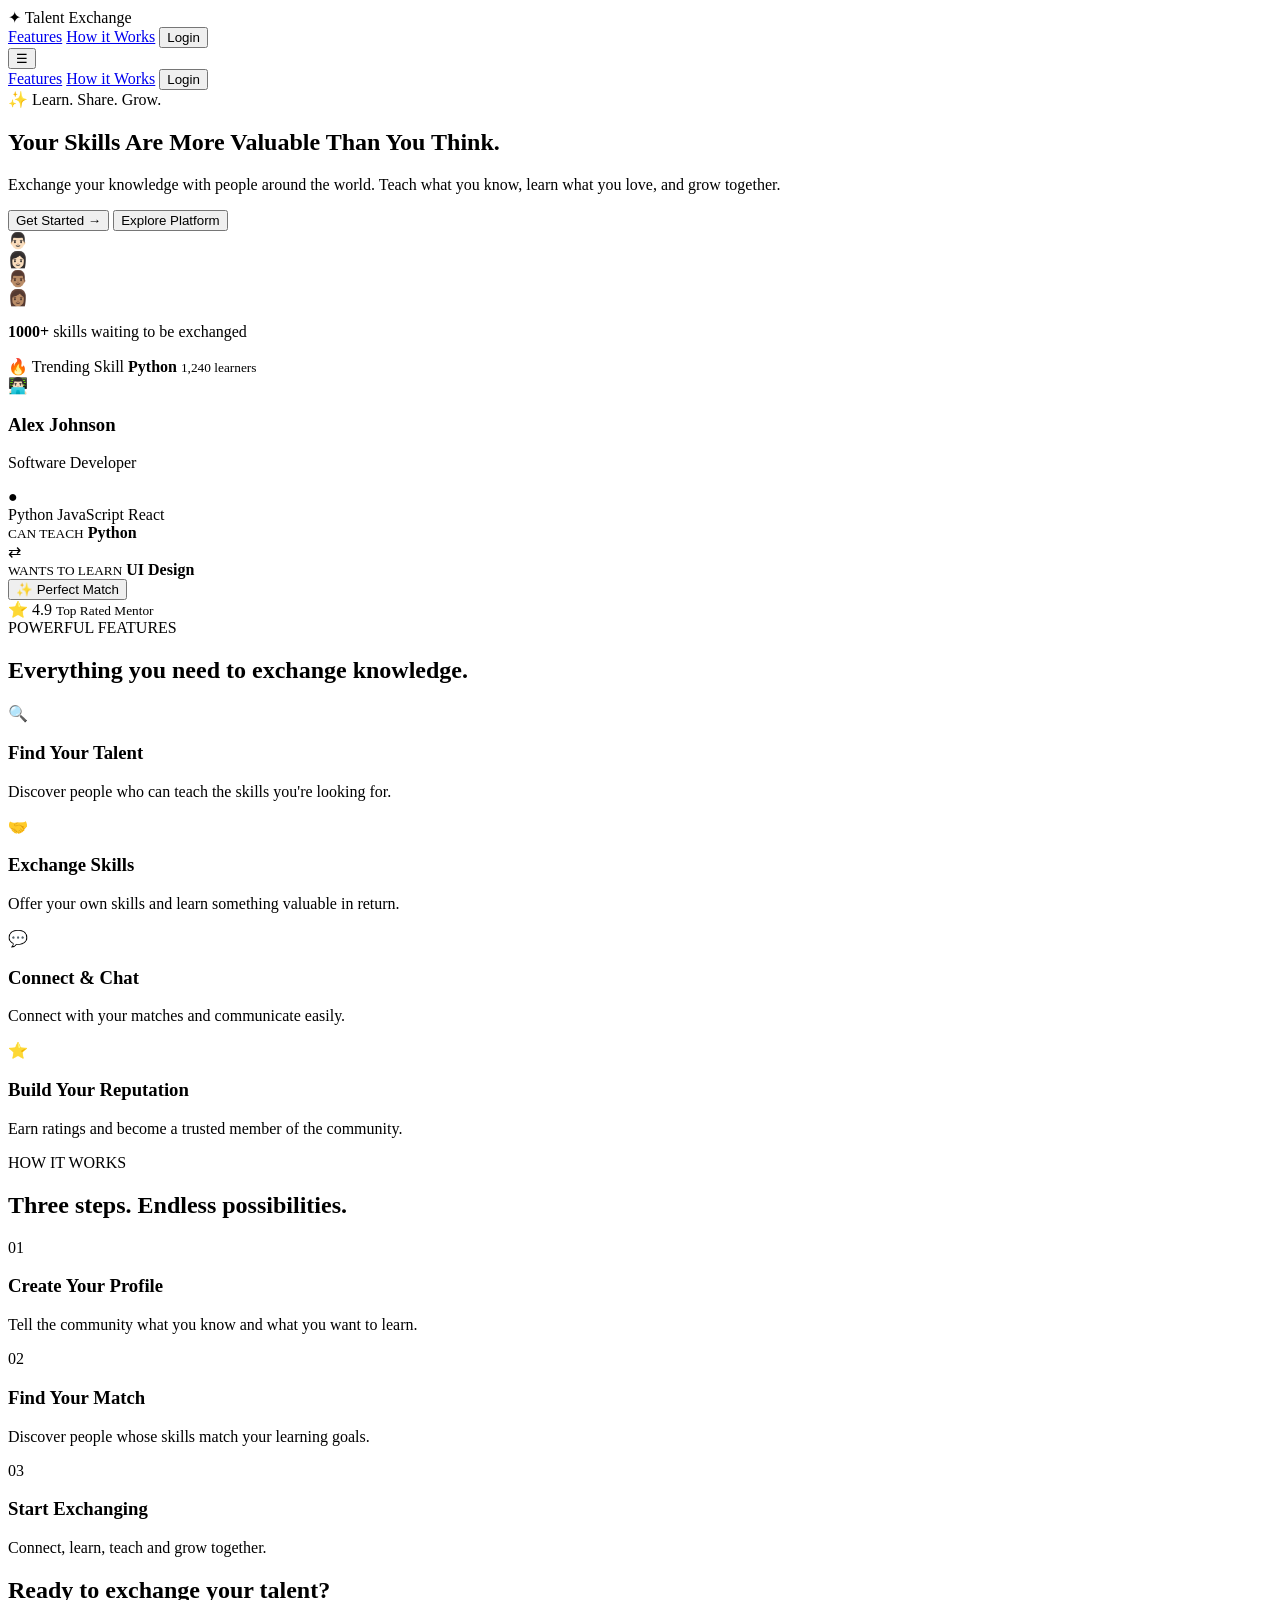
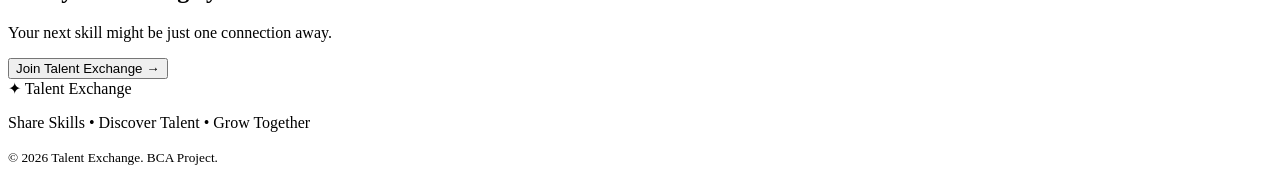
==== index.html @ e4a1adbc "Rename talent exchange/index.html to index.html" ====
<!DOCTYPE html>
<html lang="en">
<head>
    <meta charset="UTF-8">
    <meta name="viewport" content="width=device-width, initial-scale=1.0">

    <title>Talent Exchange</title>

    <link rel="stylesheet" href="style.css">
</head>

<body>

    <!-- Navigation -->
    <nav class="navbar">
        <div class="logo">
            <span>✦</span> Talent Exchange
        </div>

        <div class="nav-links">
            <a href="#features">Features</a>
            <a href="#how">How it Works</a>
            <button class="login-btn" onclick="goToLogin()">Login</button>
        </div>

        <button class="menu-btn" onclick="toggleMenu()">☰</button>
    </nav>


    <!-- Mobile Menu -->
    <div class="mobile-menu" id="mobileMenu">
        <a href="#features">Features</a>
        <a href="#how">How it Works</a>
        <button onclick="goToLogin()">Login</button>
    </div>


    <!-- Hero Section -->
    <section class="hero">

        <div class="hero-content">

            <div class="badge">
                ✨ Learn. Share. Grow.
            </div>

            <h1>
                Your Skills Are
                <span>More Valuable</span>
                Than You Think.
            </h1>

            <p>
                Exchange your knowledge with people around the world.
                Teach what you know, learn what you love, and grow together.
            </p>

            <div class="hero-buttons">
                <button class="primary-btn" onclick="getStarted()">
                    Get Started →
                </button>

                <button class="secondary-btn" onclick="scrollToHow()">
                    Explore Platform
                </button>
            </div>

            <div class="trust">
                <div class="avatars">
                    <div>👨🏻</div>
                    <div>👩🏻</div>
                    <div>👨🏽</div>
                    <div>👩🏽</div>
                </div>

                <p>
                    <strong>1000+</strong> skills waiting to be exchanged
                </p>
            </div>

        </div>


        <!-- Hero Card -->
        <div class="hero-card">

            <div class="floating-card top-card">
                🔥 Trending Skill
                <strong>Python</strong>
                <small>1,240 learners</small>
            </div>

            <div class="profile-card">

                <div class="profile-top">
                    <div class="profile-avatar">👨🏻‍💻</div>

                    <div>
                        <h3>Alex Johnson</h3>
                        <p>Software Developer</p>
                    </div>

                    <span class="online">●</span>
                </div>

                <div class="skills">
                    <span>Python</span>
                    <span>JavaScript</span>
                    <span>React</span>
                </div>

                <div class="exchange">
                    <div>
                        <small>CAN TEACH</small>
                        <strong>Python</strong>
                    </div>

                    <div class="swap">⇄</div>

                    <div>
                        <small>WANTS TO LEARN</small>
                        <strong>UI Design</strong>
                    </div>
                </div>

                <button class="connect-btn">
                    ✨ Perfect Match
                </button>

            </div>

            <div class="floating-card bottom-card">
                ⭐ 4.9
                <small>Top Rated Mentor</small>
            </div>

        </div>

    </section>


    <!-- Features -->
    <section class="features" id="features">

        <div class="section-title">
            <span>POWERFUL FEATURES</span>

            <h2>
                Everything you need to
                <strong>exchange knowledge.</strong>
            </h2>
        </div>

        <div class="feature-grid">

            <div class="feature-card">
                <div class="feature-icon">🔍</div>
                <h3>Find Your Talent</h3>
                <p>
                    Discover people who can teach the skills
                    you're looking for.
                </p>
            </div>

            <div class="feature-card">
                <div class="feature-icon">🤝</div>
                <h3>Exchange Skills</h3>
                <p>
                    Offer your own skills and learn something
                    valuable in return.
                </p>
            </div>

            <div class="feature-card">
                <div class="feature-icon">💬</div>
                <h3>Connect & Chat</h3>
                <p>
                    Connect with your matches and communicate
                    easily.
                </p>
            </div>

            <div class="feature-card">
                <div class="feature-icon">⭐</div>
                <h3>Build Your Reputation</h3>
                <p>
                    Earn ratings and become a trusted member
                    of the community.
                </p>
            </div>

        </div>

    </section>


    <!-- How it Works -->
    <section class="how" id="how">

        <div class="section-title">
            <span>HOW IT WORKS</span>

            <h2>
                Three steps.
                <strong>Endless possibilities.</strong>
            </h2>
        </div>

        <div class="steps">

            <div class="step">
                <div class="step-number">01</div>
                <h3>Create Your Profile</h3>
                <p>
                    Tell the community what you know
                    and what you want to learn.
                </p>
            </div>

            <div class="step">
                <div class="step-number">02</div>
                <h3>Find Your Match</h3>
                <p>
                    Discover people whose skills match
                    your learning goals.
                </p>
            </div>

            <div class="step">
                <div class="step-number">03</div>
                <h3>Start Exchanging</h3>
                <p>
                    Connect, learn, teach and grow together.
                </p>
            </div>

        </div>

    </section>


    <!-- CTA -->
    <section class="cta">

        <h2>
            Ready to exchange
            <span>your talent?</span>
        </h2>

        <p>
            Your next skill might be just one connection away.
        </p>

        <button class="primary-btn" onclick="getStarted()">
            Join Talent Exchange →
        </button>

    </section>


    <!-- Footer -->
    <footer>

        <div class="footer-logo">
            ✦ Talent Exchange
        </div>

        <p>
            Share Skills • Discover Talent • Grow Together
        </p>

        <small>
            © 2026 Talent Exchange. BCA Project.
        </small>

    </footer>


    <script src="script.js"></script>

</body>
</html>
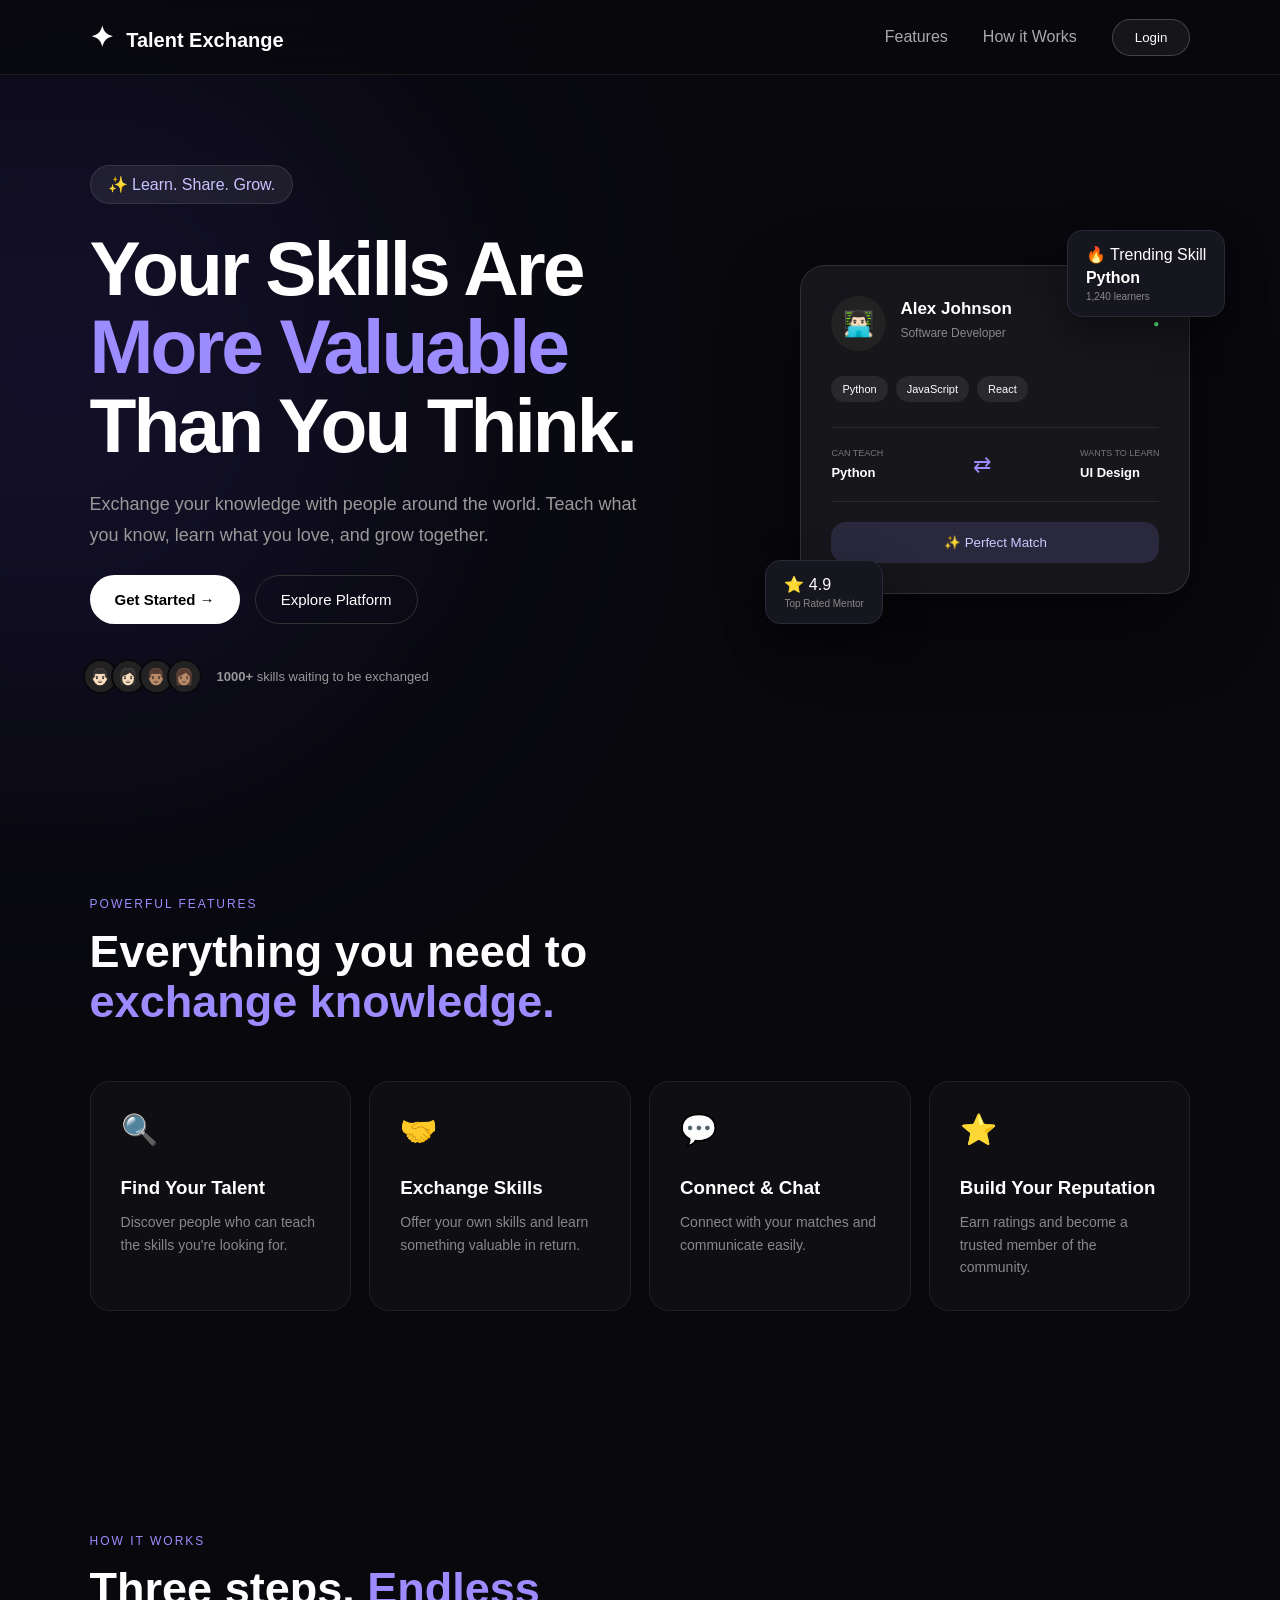
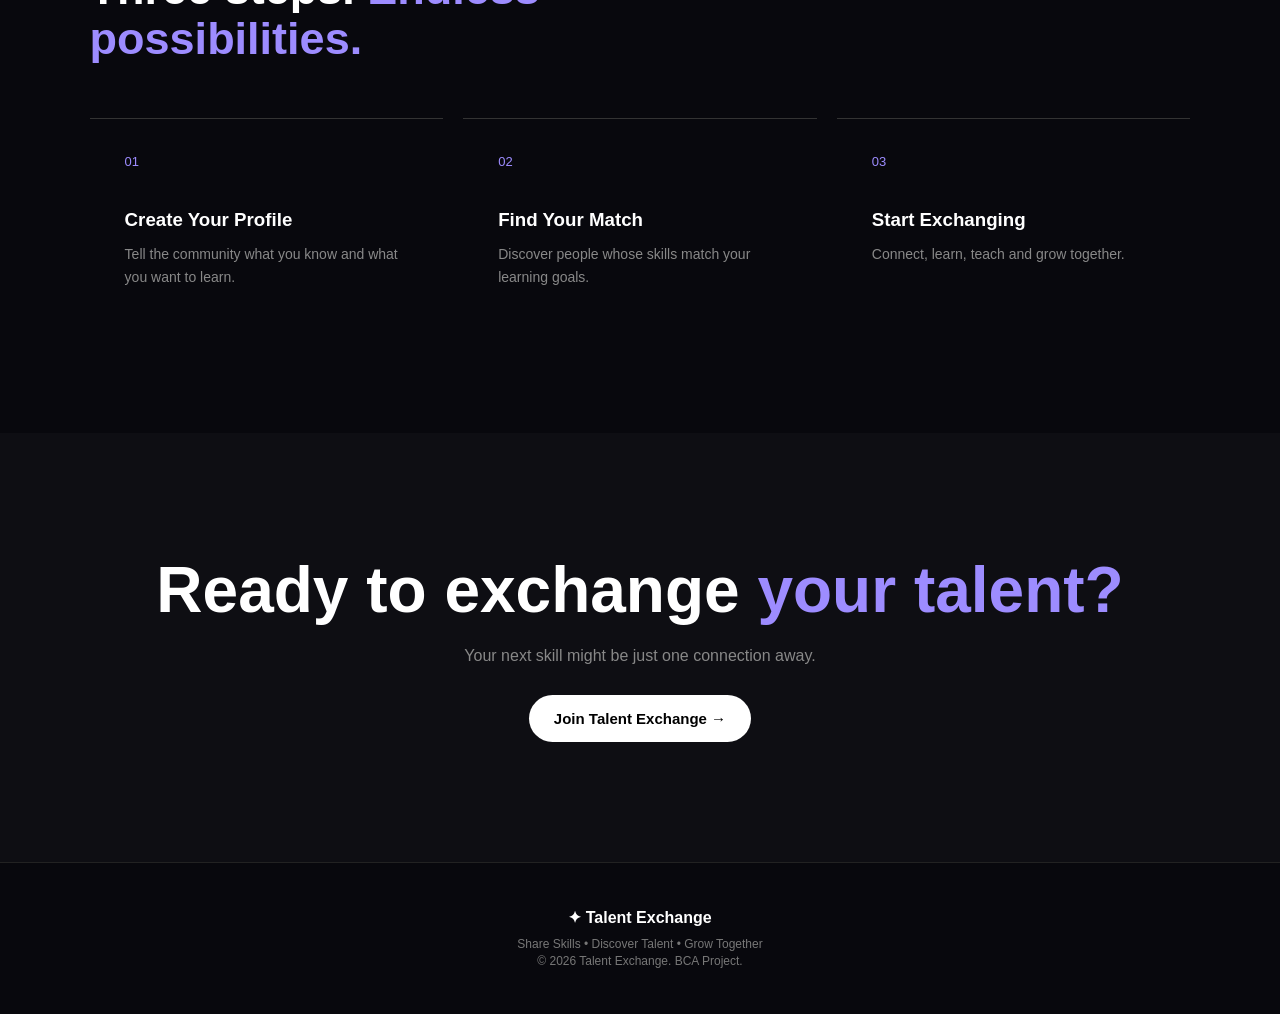
==== commit db389b6e: "Update index.html" ====
--- a/index.html
+++ b/index.html
@@ -20,7 +20,7 @@
         <div class="nav-links">
             <a href="#features">Features</a>
             <a href="#how">How it Works</a>
-            <button class="login-btn" onclick="goToLogin()">Login</button>
+            <button class="login-btn" onclick="window.location.href='login.html'">Login</button>
         </div>
 
         <button class="menu-btn" onclick="toggleMenu()">☰</button>
--- a/style.css
+++ b/style.css
@@ -0,0 +1,558 @@
+* {
+    margin: 0;
+    padding: 0;
+    box-sizing: border-box;
+}
+
+html {
+    scroll-behavior: smooth;
+}
+
+body {
+    font-family: Arial, sans-serif;
+    background: #08080d;
+    color: white;
+    overflow-x: hidden;
+}
+
+/* NAVBAR */
+
+.navbar {
+    height: 75px;
+    display: flex;
+    align-items: center;
+    justify-content: space-between;
+    padding: 0 7%;
+    border-bottom: 1px solid rgba(255,255,255,0.08);
+    backdrop-filter: blur(20px);
+    position: sticky;
+    top: 0;
+    z-index: 100;
+    background: rgba(8,8,13,0.8);
+}
+
+.logo {
+    font-size: 20px;
+    font-weight: bold;
+}
+
+.logo span {
+    font-size: 28px;
+    margin-right: 8px;
+}
+
+.nav-links {
+    display: flex;
+    align-items: center;
+    gap: 35px;
+}
+
+.nav-links a {
+    color: #aaa;
+    text-decoration: none;
+    transition: 0.3s;
+}
+
+.nav-links a:hover {
+    color: white;
+}
+
+.login-btn,
+.mobile-menu button {
+    border: 1px solid rgba(255,255,255,0.2);
+    background: rgba(255,255,255,0.06);
+    color: white;
+    padding: 10px 22px;
+    border-radius: 25px;
+    cursor: pointer;
+}
+
+.menu-btn {
+    display: none;
+    background: none;
+    border: none;
+    color: white;
+    font-size: 25px;
+}
+
+/* MOBILE MENU */
+
+.mobile-menu {
+    display: none;
+}
+
+/* HERO */
+
+.hero {
+    min-height: 650px;
+    padding: 90px 7%;
+    display: flex;
+    align-items: center;
+    justify-content: space-between;
+    gap: 60px;
+    position: relative;
+}
+
+.hero::before {
+    content: "";
+    position: absolute;
+    width: 500px;
+    height: 500px;
+    background: #6c4cff;
+    filter: blur(180px);
+    opacity: 0.2;
+    top: 50px;
+    left: -200px;
+}
+
+.hero-content {
+    max-width: 650px;
+    z-index: 2;
+}
+
+.badge {
+    display: inline-block;
+    padding: 9px 17px;
+    border-radius: 30px;
+    background: rgba(255,255,255,0.07);
+    border: 1px solid rgba(255,255,255,0.1);
+    color: #c9c2ff;
+    margin-bottom: 25px;
+}
+
+.hero h1 {
+    font-size: clamp(45px, 6vw, 78px);
+    line-height: 1.02;
+    letter-spacing: -3px;
+}
+
+.hero h1 span,
+.cta h2 span {
+    color: #9d8cff;
+}
+
+.hero p {
+    color: #999;
+    font-size: 18px;
+    line-height: 1.7;
+    margin: 25px 0;
+    max-width: 570px;
+}
+
+.hero-buttons {
+    display: flex;
+    gap: 15px;
+}
+
+.primary-btn,
+.secondary-btn {
+    padding: 15px 25px;
+    border-radius: 30px;
+    font-size: 15px;
+    cursor: pointer;
+    transition: 0.3s;
+}
+
+.primary-btn {
+    background: white;
+    color: black;
+    border: none;
+    font-weight: bold;
+}
+
+.primary-btn:hover {
+    transform: translateY(-3px);
+}
+
+.secondary-btn {
+    background: transparent;
+    color: white;
+    border: 1px solid #333;
+}
+
+.trust {
+    display: flex;
+    align-items: center;
+    gap: 15px;
+    margin-top: 35px;
+}
+
+.trust p {
+    margin: 0;
+    font-size: 13px;
+}
+
+.avatars {
+    display: flex;
+}
+
+.avatars div {
+    width: 35px;
+    height: 35px;
+    border-radius: 50%;
+    background: #222;
+    display: grid;
+    place-items: center;
+    margin-left: -7px;
+    border: 2px solid #08080d;
+}
+
+/* HERO CARD */
+
+.hero-card {
+    width: 390px;
+    position: relative;
+}
+
+.profile-card {
+    padding: 30px;
+    border-radius: 25px;
+    background: rgba(255,255,255,0.06);
+    border: 1px solid rgba(255,255,255,0.12);
+    backdrop-filter: blur(20px);
+    box-shadow: 0 30px 80px rgba(0,0,0,0.4);
+}
+
+.profile-top {
+    display: flex;
+    align-items: center;
+    gap: 14px;
+}
+
+.profile-avatar {
+    width: 55px;
+    height: 55px;
+    border-radius: 50%;
+    background: #222;
+    display: grid;
+    place-items: center;
+    font-size: 25px;
+}
+
+.profile-top h3 {
+    font-size: 17px;
+}
+
+.profile-top p {
+    font-size: 12px;
+    margin: 4px 0;
+    color: #888;
+}
+
+.online {
+    margin-left: auto;
+    color: #55e88a;
+    font-size: 10px;
+}
+
+.skills {
+    display: flex;
+    gap: 8px;
+    flex-wrap: wrap;
+    margin: 25px 0;
+}
+
+.skills span {
+    padding: 7px 11px;
+    border-radius: 20px;
+    background: rgba(255,255,255,0.08);
+    font-size: 11px;
+}
+
+.exchange {
+    display: flex;
+    align-items: center;
+    justify-content: space-between;
+    border-top: 1px solid #292929;
+    border-bottom: 1px solid #292929;
+    padding: 20px 0;
+}
+
+.exchange small {
+    display: block;
+    color: #777;
+    font-size: 9px;
+    margin-bottom: 5px;
+}
+
+.exchange strong {
+    font-size: 13px;
+}
+
+.swap {
+    font-size: 22px;
+    color: #9d8cff;
+}
+
+.connect-btn {
+    width: 100%;
+    margin-top: 20px;
+    padding: 13px;
+    border: none;
+    border-radius: 15px;
+    background: rgba(157,140,255,0.15);
+    color: #cfc8ff;
+}
+
+.floating-card {
+    position: absolute;
+    padding: 14px 18px;
+    border-radius: 15px;
+    background: #16161e;
+    border: 1px solid #292938;
+    box-shadow: 0 15px 40px rgba(0,0,0,0.4);
+    z-index: 3;
+}
+
+.floating-card strong {
+    display: block;
+    margin-top: 5px;
+}
+
+.floating-card small {
+    display: block;
+    color: #888;
+    margin-top: 4px;
+    font-size: 10px;
+}
+
+.top-card {
+    top: -35px;
+    right: -35px;
+}
+
+.bottom-card {
+    bottom: -30px;
+    left: -35px;
+}
+
+/* SECTIONS */
+
+.features,
+.how {
+    padding: 110px 7%;
+}
+
+.section-title {
+    max-width: 700px;
+    margin-bottom: 55px;
+}
+
+.section-title span {
+    color: #9d8cff;
+    font-size: 12px;
+    letter-spacing: 2px;
+}
+
+.section-title h2 {
+    font-size: 45px;
+    margin-top: 15px;
+    line-height: 1.1;
+}
+
+.section-title strong {
+    color: #9d8cff;
+}
+
+.feature-grid {
+    display: grid;
+    grid-template-columns: repeat(4, 1fr);
+    gap: 18px;
+}
+
+.feature-card {
+    padding: 30px;
+    min-height: 230px;
+    border: 1px solid #222;
+    border-radius: 20px;
+    background: rgba(255,255,255,0.025);
+    transition: 0.3s;
+}
+
+.feature-card:hover {
+    transform: translateY(-7px);
+    border-color: #555;
+}
+
+.feature-icon {
+    font-size: 30px;
+    margin-bottom: 30px;
+}
+
+.feature-card h3 {
+    margin-bottom: 12px;
+}
+
+.feature-card p,
+.step p {
+    color: #888;
+    line-height: 1.6;
+    font-size: 14px;
+}
+
+/* STEPS */
+
+.steps {
+    display: grid;
+    grid-template-columns: repeat(3, 1fr);
+    gap: 20px;
+}
+
+.step {
+    padding: 35px;
+    border-top: 1px solid #333;
+}
+
+.step-number {
+    color: #9d8cff;
+    font-size: 13px;
+    margin-bottom: 40px;
+}
+
+.step h3 {
+    margin-bottom: 12px;
+}
+
+/* CTA */
+
+.cta {
+    text-align: center;
+    padding: 120px 20px;
+    background: rgba(255,255,255,0.025);
+}
+
+.cta h2 {
+    font-size: clamp(38px, 5vw, 65px);
+}
+
+.cta p {
+    color: #888;
+    margin: 20px 0 30px;
+}
+
+/* FOOTER */
+
+footer {
+    padding: 45px 7%;
+    text-align: center;
+    border-top: 1px solid #222;
+}
+
+.footer-logo {
+    font-weight: bold;
+    margin-bottom: 10px;
+}
+
+footer p,
+footer small {
+    color: #777;
+    font-size: 12px;
+}
+
+/* RESPONSIVE */
+
+@media(max-width: 900px) {
+
+    .nav-links {
+        display: none;
+    }
+
+    .menu-btn {
+        display: block;
+    }
+
+    .mobile-menu {
+        position: fixed;
+        right: 20px;
+        top: 70px;
+        background: #15151c;
+        padding: 20px;
+        border-radius: 15px;
+        z-index: 99;
+    }
+
+    .mobile-menu.active {
+        display: flex;
+        flex-direction: column;
+        gap: 15px;
+    }
+
+    .mobile-menu a {
+        color: white;
+        text-decoration: none;
+    }
+
+    .hero {
+        flex-direction: column;
+        text-align: center;
+        padding-top: 60px;
+    }
+
+    .hero p {
+        margin-left: auto;
+        margin-right: auto;
+    }
+
+    .hero-buttons,
+    .trust {
+        justify-content: center;
+    }
+
+    .hero-card {
+        margin-top: 50px;
+    }
+
+    .feature-grid {
+        grid-template-columns: repeat(2, 1fr);
+    }
+}
+
+@media(max-width: 600px) {
+
+    .navbar {
+        padding: 0 5%;
+    }
+
+    .hero {
+        padding: 60px 5%;
+    }
+
+    .hero h1 {
+        letter-spacing: -2px;
+    }
+
+    .hero-card {
+        width: 100%;
+    }
+
+    .top-card {
+        right: -5px;
+    }
+
+    .bottom-card {
+        left: -5px;
+    }
+
+    .features,
+    .how {
+        padding: 80px 5%;
+    }
+
+    .section-title h2 {
+        font-size: 35px;
+    }
+
+    .feature-grid,
+    .steps {
+        grid-template-columns: 1fr;
+    }
+
+    .hero-buttons {
+        flex-direction: column;
+    }
+
+    .primary-btn,
+    .secondary-btn {
+        width: 100%;
+    }
+}
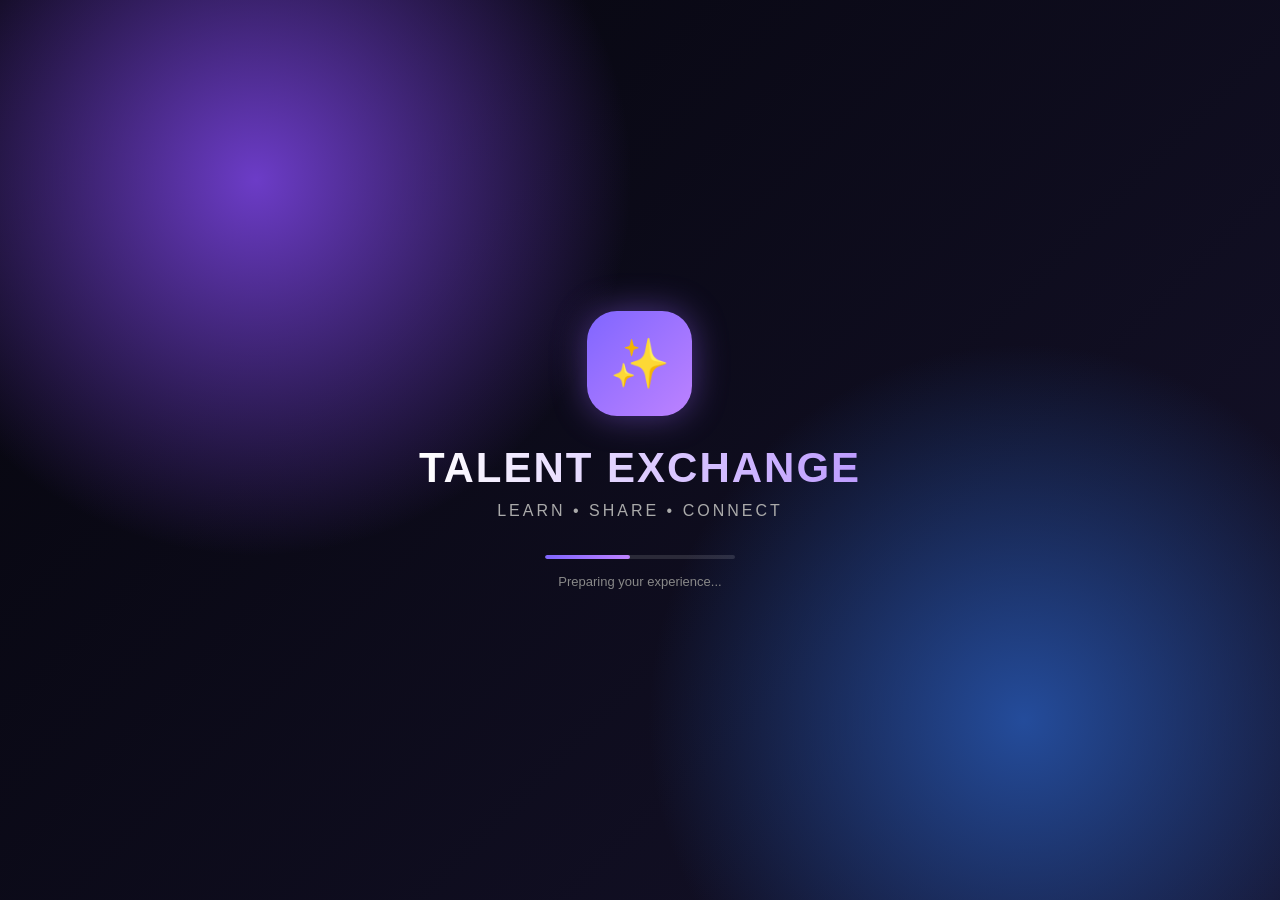
==== commit 909985ad: "Update index.html" ====
--- a/index.html
+++ b/index.html
@@ -1,282 +1,16 @@
 <!DOCTYPE html>
-<html lang="en">
+<html>
 <head>
     <meta charset="UTF-8">
     <meta name="viewport" content="width=device-width, initial-scale=1.0">
-
     <title>Talent Exchange</title>
-
-    <link rel="stylesheet" href="style.css">
 </head>
 
 <body>
 
-    <!-- Navigation -->
-    <nav class="navbar">
-        <div class="logo">
-            <span>✦</span> Talent Exchange
-        </div>
-
-        <div class="nav-links">
-            <a href="#features">Features</a>
-            <a href="#how">How it Works</a>
-            <button class="login-btn" onclick="window.location.href='login.html'">Login</button>
-        </div>
-
-        <button class="menu-btn" onclick="toggleMenu()">☰</button>
-    </nav>
-
-
-    <!-- Mobile Menu -->
-    <div class="mobile-menu" id="mobileMenu">
-        <a href="#features">Features</a>
-        <a href="#how">How it Works</a>
-        <button onclick="goToLogin()">Login</button>
-    </div>
-
-
-    <!-- Hero Section -->
-    <section class="hero">
-
-        <div class="hero-content">
-
-            <div class="badge">
-                ✨ Learn. Share. Grow.
-            </div>
-
-            <h1>
-                Your Skills Are
-                <span>More Valuable</span>
-                Than You Think.
-            </h1>
-
-            <p>
-                Exchange your knowledge with people around the world.
-                Teach what you know, learn what you love, and grow together.
-            </p>
-
-            <div class="hero-buttons">
-                <button class="primary-btn" onclick="getStarted()">
-                    Get Started →
-                </button>
-
-                <button class="secondary-btn" onclick="scrollToHow()">
-                    Explore Platform
-                </button>
-            </div>
-
-            <div class="trust">
-                <div class="avatars">
-                    <div>👨🏻</div>
-                    <div>👩🏻</div>
-                    <div>👨🏽</div>
-                    <div>👩🏽</div>
-                </div>
-
-                <p>
-                    <strong>1000+</strong> skills waiting to be exchanged
-                </p>
-            </div>
-
-        </div>
-
-
-        <!-- Hero Card -->
-        <div class="hero-card">
-
-            <div class="floating-card top-card">
-                🔥 Trending Skill
-                <strong>Python</strong>
-                <small>1,240 learners</small>
-            </div>
-
-            <div class="profile-card">
-
-                <div class="profile-top">
-                    <div class="profile-avatar">👨🏻‍💻</div>
-
-                    <div>
-                        <h3>Alex Johnson</h3>
-                        <p>Software Developer</p>
-                    </div>
-
-                    <span class="online">●</span>
-                </div>
-
-                <div class="skills">
-                    <span>Python</span>
-                    <span>JavaScript</span>
-                    <span>React</span>
-                </div>
-
-                <div class="exchange">
-                    <div>
-                        <small>CAN TEACH</small>
-                        <strong>Python</strong>
-                    </div>
-
-                    <div class="swap">⇄</div>
-
-                    <div>
-                        <small>WANTS TO LEARN</small>
-                        <strong>UI Design</strong>
-                    </div>
-                </div>
-
-                <button class="connect-btn">
-                    ✨ Perfect Match
-                </button>
-
-            </div>
-
-            <div class="floating-card bottom-card">
-                ⭐ 4.9
-                <small>Top Rated Mentor</small>
-            </div>
-
-        </div>
-
-    </section>
-
-
-    <!-- Features -->
-    <section class="features" id="features">
-
-        <div class="section-title">
-            <span>POWERFUL FEATURES</span>
-
-            <h2>
-                Everything you need to
-                <strong>exchange knowledge.</strong>
-            </h2>
-        </div>
-
-        <div class="feature-grid">
-
-            <div class="feature-card">
-                <div class="feature-icon">🔍</div>
-                <h3>Find Your Talent</h3>
-                <p>
-                    Discover people who can teach the skills
-                    you're looking for.
-                </p>
-            </div>
-
-            <div class="feature-card">
-                <div class="feature-icon">🤝</div>
-                <h3>Exchange Skills</h3>
-                <p>
-                    Offer your own skills and learn something
-                    valuable in return.
-                </p>
-            </div>
-
-            <div class="feature-card">
-                <div class="feature-icon">💬</div>
-                <h3>Connect & Chat</h3>
-                <p>
-                    Connect with your matches and communicate
-                    easily.
-                </p>
-            </div>
-
-            <div class="feature-card">
-                <div class="feature-icon">⭐</div>
-                <h3>Build Your Reputation</h3>
-                <p>
-                    Earn ratings and become a trusted member
-                    of the community.
-                </p>
-            </div>
-
-        </div>
-
-    </section>
-
-
-    <!-- How it Works -->
-    <section class="how" id="how">
-
-        <div class="section-title">
-            <span>HOW IT WORKS</span>
-
-            <h2>
-                Three steps.
-                <strong>Endless possibilities.</strong>
-            </h2>
-        </div>
-
-        <div class="steps">
-
-            <div class="step">
-                <div class="step-number">01</div>
-                <h3>Create Your Profile</h3>
-                <p>
-                    Tell the community what you know
-                    and what you want to learn.
-                </p>
-            </div>
-
-            <div class="step">
-                <div class="step-number">02</div>
-                <h3>Find Your Match</h3>
-                <p>
-                    Discover people whose skills match
-                    your learning goals.
-                </p>
-            </div>
-
-            <div class="step">
-                <div class="step-number">03</div>
-                <h3>Start Exchanging</h3>
-                <p>
-                    Connect, learn, teach and grow together.
-                </p>
-            </div>
-
-        </div>
-
-    </section>
-
-
-    <!-- CTA -->
-    <section class="cta">
-
-        <h2>
-            Ready to exchange
-            <span>your talent?</span>
-        </h2>
-
-        <p>
-            Your next skill might be just one connection away.
-        </p>
-
-        <button class="primary-btn" onclick="getStarted()">
-            Join Talent Exchange →
-        </button>
-
-    </section>
-
-
-    <!-- Footer -->
-    <footer>
-
-        <div class="footer-logo">
-            ✦ Talent Exchange
-        </div>
-
-        <p>
-            Share Skills • Discover Talent • Grow Together
-        </p>
-
-        <small>
-            © 2026 Talent Exchange. BCA Project.
-        </small>
-
-    </footer>
-
-
-    <script src="script.js"></script>
+    <script>
+        window.location.href = "splash.html";
+    </script>
 
 </body>
 </html>
